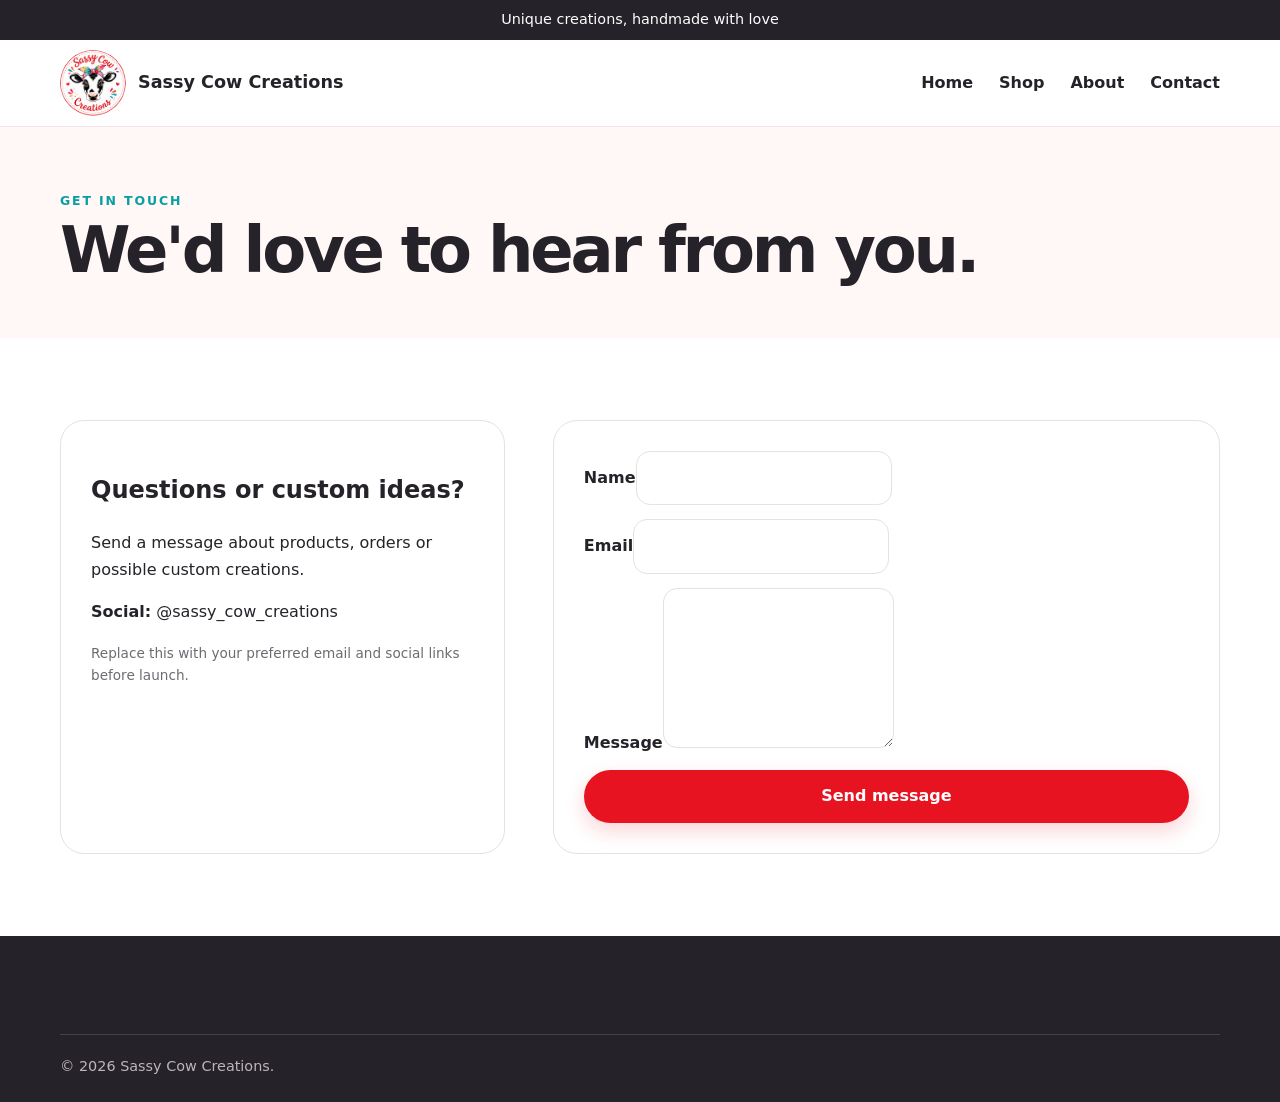
==== contact.html @ 6bcd6a7e "Add files via upload" ====
<!doctype html><html lang="en"><head><meta charset="utf-8"><meta name="viewport" content="width=device-width,initial-scale=1"><title>Contact | Sassy Cow Creations</title><link rel="stylesheet" href="assets/css/styles.css"></head><body><div class="announcement">Unique creations, handmade with love</div><header class="site-header"><div class="container header-inner"><a class="brand" href="index.html"><img src="assets/images/brand/logo.png" alt="Sassy Cow Creations"><span>Sassy Cow Creations</span></a><button class="menu-button" aria-expanded="false">☰</button><nav class="site-nav"><a href="index.html">Home</a><a href="products.html">Shop</a><a href="index.html#about">About</a><a href="contact.html">Contact</a></nav></div></header><main><section class="page-hero"><div class="container"><p class="eyebrow">Get in touch</p><h1>We'd love to hear from you.</h1></div></section><section class="section"><div class="container contact-grid"><div class="contact-card"><h2>Questions or custom ideas?</h2><p>Send a message about products, orders or possible custom creations.</p><p><strong>Social:</strong> @sassy_cow_creations</p><p class="small-note">Replace this with your preferred email and social links before launch.</p></div><form class="contact-form" name="contact" method="POST" data-netlify="true" action="/success.html"><input type="hidden" name="form-name" value="contact"><label>Name<input required name="name" autocomplete="name"></label><label>Email<input required type="email" name="email" autocomplete="email"></label><label>Message<textarea required name="message"></textarea></label><button class="button" type="submit">Send message</button></form></div></section></main><footer class="footer"><div class="container"><div class="footer-bottom">© <span data-year></span> Sassy Cow Creations.</div></div></footer><script src="assets/js/products.js"></script><script src="assets/js/site.js"></script></body></html>
---- assets/css/styles.css ----
:root{--red:#e71321;--pink:#f70765;--teal:#089fa3;--orange:#ff7600;--ink:#262229;--muted:#706a72;--cream:#fff8f6;--white:#fff;--line:#eadfe1;--shadow:0 18px 50px rgba(58,27,39,.12);--radius:24px}*{box-sizing:border-box}html{scroll-behavior:smooth}body{margin:0;color:var(--ink);background:var(--white);font:16px/1.65 system-ui,-apple-system,BlinkMacSystemFont,"Segoe UI",sans-serif}img{max-width:100%;display:block}a{color:inherit;text-decoration:none}button,input,select,textarea{font:inherit}.container{width:min(1160px,calc(100% - 36px));margin:auto}.announcement{background:var(--ink);color:#fff;text-align:center;padding:8px 16px;font-size:.9rem}.site-header{position:sticky;top:0;z-index:30;background:rgba(255,255,255,.95);backdrop-filter:blur(12px);border-bottom:1px solid rgba(234,223,225,.75)}.header-inner{height:86px;display:flex;align-items:center;gap:30px}.brand{display:flex;align-items:center;gap:12px;font-weight:800}.brand img{width:66px;height:66px;object-fit:contain;border-radius:50%}.brand span{font-size:1.1rem}.site-nav{display:flex;gap:26px;margin-left:auto;align-items:center}.site-nav a{font-weight:650}.site-nav a:hover{color:var(--pink)}.cart-button{border:0;background:var(--red);color:#fff;border-radius:999px;padding:11px 18px;font-weight:800;cursor:pointer}.menu-button{display:none;margin-left:auto;border:0;background:#fff;font-size:1.5rem}.hero{background:radial-gradient(circle at 15% 10%,rgba(247,7,101,.13),transparent 28%),radial-gradient(circle at 90% 30%,rgba(8,159,163,.15),transparent 30%),var(--cream);padding:70px 0}.hero-grid{display:grid;grid-template-columns:1fr 1fr;align-items:center;gap:56px}.eyebrow{font-size:.78rem;letter-spacing:.15em;text-transform:uppercase;font-weight:900;color:var(--teal);margin:0 0 8px}.hero h1,.page-hero h1,.product-info h1{font-size:clamp(2.6rem,6vw,5.4rem);line-height:.98;margin:.1em 0 .25em;letter-spacing:-.05em}.hero h1 span{color:var(--red)}.lead{font-size:1.16rem;color:var(--muted)}.hero-actions{display:flex;gap:12px;flex-wrap:wrap;margin-top:28px}.button{display:inline-flex;align-items:center;justify-content:center;border:0;border-radius:999px;padding:13px 22px;background:var(--red);color:#fff;font-weight:850;cursor:pointer;box-shadow:0 8px 20px rgba(231,19,33,.18)}.button:hover{transform:translateY(-1px)}.button-secondary{background:#fff;color:var(--ink);border:1px solid var(--line);box-shadow:none}.button-small{padding:10px 14px;font-size:.9rem}.button-large{padding:16px 30px;font-size:1.05rem}.hero-art{position:relative}.hero-art img{border-radius:34px;box-shadow:var(--shadow)}.hero-bubble{position:absolute;right:-14px;bottom:-18px;background:#fff;padding:16px 20px;border-radius:18px;box-shadow:var(--shadow);font-weight:900;color:var(--pink)}.section{padding:82px 0}.section-soft{background:var(--cream)}.section-head{display:flex;justify-content:space-between;gap:24px;align-items:end;margin-bottom:28px}.section-head h2{font-size:clamp(2rem,4vw,3.2rem);margin:0;letter-spacing:-.04em}.section-head p{max-width:600px;color:var(--muted)}.product-grid{display:grid;grid-template-columns:repeat(4,1fr);gap:22px}.product-card{background:#fff;border:1px solid var(--line);border-radius:var(--radius);overflow:hidden;box-shadow:0 8px 25px rgba(47,31,39,.06);transition:.2s}.product-card:hover{transform:translateY(-5px);box-shadow:var(--shadow)}.product-image-wrap{display:block;position:relative;background:#f7f3f4;aspect-ratio:4/5;overflow:hidden}.product-image{width:100%;height:100%;object-fit:cover}.badge{position:absolute;top:14px;left:14px;z-index:2;background:var(--pink);color:#fff;border-radius:999px;padding:6px 10px;font-size:.75rem;font-weight:900}.product-card-body{padding:20px}.product-card h3{margin:.15em 0 .4em;font-size:1.18rem}.product-card p{color:var(--muted);margin:.3em 0}.product-card-footer{display:flex;align-items:center;justify-content:space-between;gap:12px;margin-top:18px}.product-card-footer strong{font-size:1.18rem}.category-grid{display:grid;grid-template-columns:repeat(3,1fr);gap:20px}.category-card{border-radius:var(--radius);padding:30px;min-height:220px;display:flex;flex-direction:column;justify-content:end;color:#fff;box-shadow:var(--shadow)}.category-card h3{font-size:1.8rem;margin:0}.category-card:nth-child(1){background:linear-gradient(135deg,var(--red),var(--pink))}.category-card:nth-child(2){background:linear-gradient(135deg,var(--teal),#32c5c8)}.category-card:nth-child(3){background:linear-gradient(135deg,var(--orange),#ffb000)}.values{display:grid;grid-template-columns:repeat(4,1fr);gap:18px}.value{padding:26px;border:1px solid var(--line);border-radius:22px;background:#fff}.value strong{font-size:1.05rem;display:block;margin-bottom:6px}.page-hero{padding:64px 0 40px;background:var(--cream)}.page-hero h1{font-size:clamp(2.5rem,5vw,4.5rem)}.shop-toolbar{display:flex;gap:12px;justify-content:space-between;align-items:center;margin:24px 0}.filters{display:flex;gap:12px;flex-wrap:wrap}.filters input,.filters select,.contact-form input,.contact-form textarea{border:1px solid var(--line);border-radius:14px;padding:13px 15px;background:#fff}.filters input{min-width:280px}.product-detail{display:grid;grid-template-columns:1.1fr .9fr;gap:54px;padding:64px 0}.main-product-image{width:100%;aspect-ratio:4/5;object-fit:cover;border-radius:28px;background:#f7f3f4}.thumb-row{display:flex;gap:10px;overflow:auto;margin-top:12px}.thumb{padding:0;border:2px solid transparent;border-radius:14px;background:none;overflow:hidden;cursor:pointer;flex:0 0 84px}.thumb.active{border-color:var(--pink)}.thumb img{width:84px;height:84px;object-fit:cover}.product-info{padding-top:20px}.product-info h1{font-size:clamp(2.4rem,5vw,4.3rem)}.product-price{font-size:1.7rem;font-weight:900;color:var(--red)}.tick-list{list-style:none;padding:0;margin:24px 0}.tick-list li{margin:9px 0}.tick-list li:before{content:'✓';color:var(--teal);font-weight:900;margin-right:9px}.small-note{font-size:.85rem;color:var(--muted)}.contact-grid{display:grid;grid-template-columns:.8fr 1.2fr;gap:48px}.contact-card,.contact-form{padding:30px;border:1px solid var(--line);border-radius:var(--radius);background:#fff}.contact-form{display:grid;gap:14px}.contact-form label{font-weight:750}.contact-form textarea{min-height:160px;resize:vertical}.footer{background:var(--ink);color:#fff;padding:58px 0 24px}.footer-grid{display:grid;grid-template-columns:1.2fr .8fr .8fr;gap:36px}.footer p,.footer a{color:#d9d2d7}.footer-logo{width:92px;border-radius:50%;margin-bottom:14px}.footer-bottom{border-top:1px solid rgba(255,255,255,.14);margin-top:40px;padding-top:20px;color:#bdb5ba;font-size:.9rem}@media(max-width:900px){.product-grid{grid-template-columns:repeat(2,1fr)}.hero-grid,.product-detail,.contact-grid{grid-template-columns:1fr}.category-grid{grid-template-columns:1fr}.values{grid-template-columns:repeat(2,1fr)}.site-nav{display:none;position:absolute;top:86px;left:0;right:0;background:#fff;padding:20px;flex-direction:column;border-bottom:1px solid var(--line)}.site-nav.open{display:flex}.menu-button{display:block}.cart-button{margin-left:0}.hero-art{order:-1}.footer-grid{grid-template-columns:1fr 1fr}}@media(max-width:560px){.brand span{display:none}.product-grid,.values,.footer-grid{grid-template-columns:1fr}.filters{width:100%}.filters input,.filters select{width:100%;min-width:0}.shop-toolbar{align-items:flex-start;flex-direction:column}.hero{padding-top:38px}.section{padding:58px 0}}
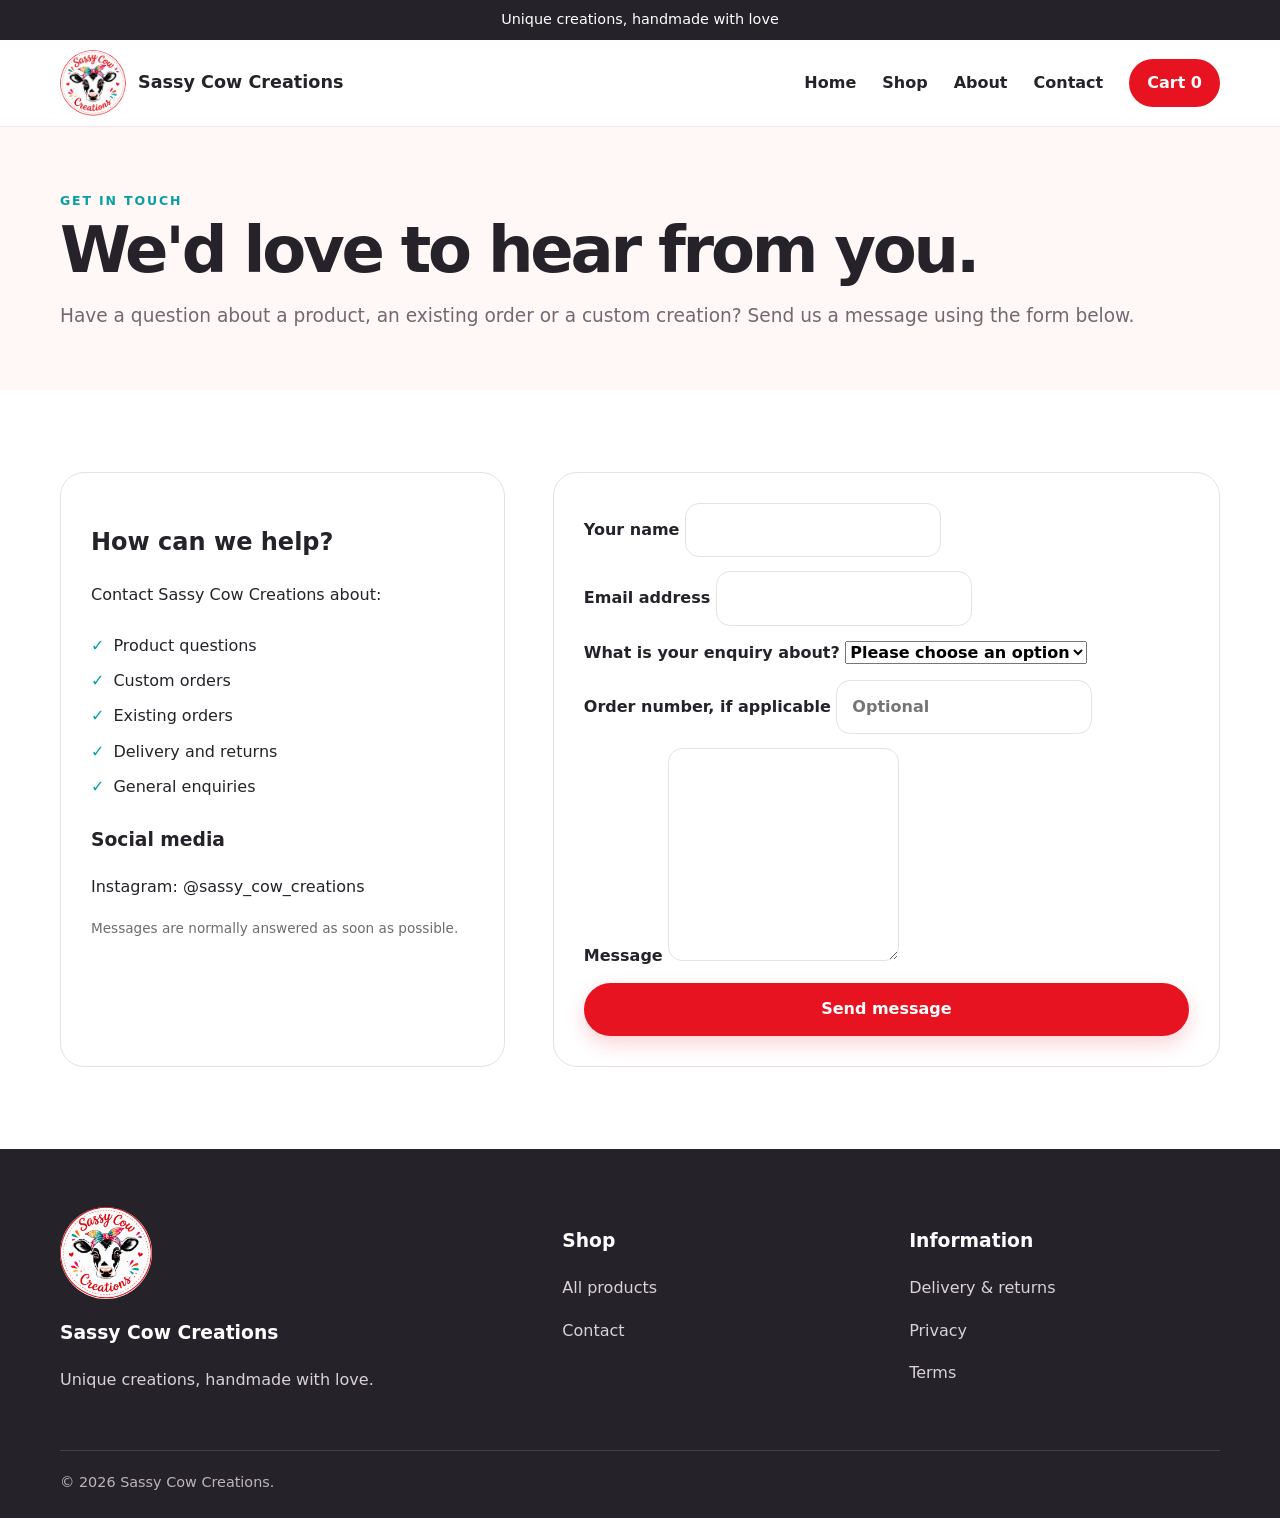
==== commit 4ebc22ea: "Enhance contact.html with SEO and form updates Added meta description for SEO and improved contact f" ====
--- a/contact.html
+++ b/contact.html
@@ -1 +1,263 @@
-<!doctype html><html lang="en"><head><meta charset="utf-8"><meta name="viewport" content="width=device-width,initial-scale=1"><title>Contact | Sassy Cow Creations</title><link rel="stylesheet" href="assets/css/styles.css"></head><body><div class="announcement">Unique creations, handmade with love</div><header class="site-header"><div class="container header-inner"><a class="brand" href="index.html"><img src="assets/images/brand/logo.png" alt="Sassy Cow Creations"><span>Sassy Cow Creations</span></a><button class="menu-button" aria-expanded="false">☰</button><nav class="site-nav"><a href="index.html">Home</a><a href="products.html">Shop</a><a href="index.html#about">About</a><a href="contact.html">Contact</a></nav></div></header><main><section class="page-hero"><div class="container"><p class="eyebrow">Get in touch</p><h1>We'd love to hear from you.</h1></div></section><section class="section"><div class="container contact-grid"><div class="contact-card"><h2>Questions or custom ideas?</h2><p>Send a message about products, orders or possible custom creations.</p><p><strong>Social:</strong> @sassy_cow_creations</p><p class="small-note">Replace this with your preferred email and social links before launch.</p></div><form class="contact-form" name="contact" method="POST" data-netlify="true" action="/success.html"><input type="hidden" name="form-name" value="contact"><label>Name<input required name="name" autocomplete="name"></label><label>Email<input required type="email" name="email" autocomplete="email"></label><label>Message<textarea required name="message"></textarea></label><button class="button" type="submit">Send message</button></form></div></section></main><footer class="footer"><div class="container"><div class="footer-bottom">© <span data-year></span> Sassy Cow Creations.</div></div></footer><script src="assets/js/products.js"></script><script src="assets/js/site.js"></script></body></html>
+<!doctype html>
+<html lang="en">
+<head>
+  <meta charset="utf-8">
+  <meta name="viewport" content="width=device-width, initial-scale=1">
+
+  <title>Contact | Sassy Cow Creations</title>
+
+  <meta
+    name="description"
+    content="Contact Sassy Cow Creations about products, orders, delivery or custom creations."
+  >
+
+  <link rel="stylesheet" href="assets/css/styles.css">
+</head>
+
+<body>
+
+  <div class="announcement">
+    Unique creations, handmade with love
+  </div>
+
+  <header class="site-header">
+    <div class="container header-inner">
+
+      <a class="brand" href="index.html">
+        <img
+          src="assets/images/brand/logo.png"
+          alt="Sassy Cow Creations"
+        >
+        <span>Sassy Cow Creations</span>
+      </a>
+
+      <button
+        class="menu-button"
+        aria-expanded="false"
+        aria-label="Open menu"
+      >
+        ☰
+      </button>
+
+      <nav class="site-nav">
+        <a href="index.html">Home</a>
+        <a href="products.html">Shop</a>
+        <a href="index.html#about">About</a>
+        <a href="contact.html">Contact</a>
+
+        <button class="cart-button snipcart-checkout">
+          Cart
+          <span class="snipcart-items-count">0</span>
+        </button>
+      </nav>
+
+    </div>
+  </header>
+
+  <main>
+
+    <section class="page-hero">
+      <div class="container">
+        <p class="eyebrow">Get in touch</p>
+        <h1>We'd love to hear from you.</h1>
+
+        <p class="lead">
+          Have a question about a product, an existing order or a custom
+          creation? Send us a message using the form below.
+        </p>
+      </div>
+    </section>
+
+    <section class="section">
+      <div class="container contact-grid">
+
+        <div class="contact-card">
+          <h2>How can we help?</h2>
+
+          <p>
+            Contact Sassy Cow Creations about:
+          </p>
+
+          <ul class="tick-list">
+            <li>Product questions</li>
+            <li>Custom orders</li>
+            <li>Existing orders</li>
+            <li>Delivery and returns</li>
+            <li>General enquiries</li>
+          </ul>
+
+          <h3>Social media</h3>
+
+          <p>
+            Instagram:
+            <a
+              href="https://www.instagram.com/sassy_cow_creations/"
+              target="_blank"
+              rel="noopener noreferrer"
+            >
+              @sassy_cow_creations
+            </a>
+          </p>
+
+          <p class="small-note">
+            Messages are normally answered as soon as possible.
+          </p>
+        </div>
+
+        <form
+          class="contact-form"
+          name="contact"
+          method="POST"
+          data-netlify="true"
+          action="/success.html"
+        >
+
+          <input
+            type="hidden"
+            name="form-name"
+            value="contact"
+          >
+
+          <label>
+            Your name
+
+            <input
+              type="text"
+              name="name"
+              autocomplete="name"
+              required
+            >
+          </label>
+
+          <label>
+            Email address
+
+            <input
+              type="email"
+              name="email"
+              autocomplete="email"
+              required
+            >
+          </label>
+
+          <label>
+            What is your enquiry about?
+
+            <select name="subject" required>
+              <option value="">Please choose an option</option>
+              <option value="product-question">
+                Product question
+              </option>
+              <option value="custom-order">
+                Custom order
+              </option>
+              <option value="existing-order">
+                Existing order
+              </option>
+              <option value="delivery">
+                Delivery or returns
+              </option>
+              <option value="other">
+                Other
+              </option>
+            </select>
+          </label>
+
+          <label>
+            Order number, if applicable
+
+            <input
+              type="text"
+              name="order-number"
+              placeholder="Optional"
+            >
+          </label>
+
+          <label>
+            Message
+
+            <textarea
+              name="message"
+              rows="7"
+              required
+            ></textarea>
+          </label>
+
+          <button class="button" type="submit">
+            Send message
+          </button>
+
+        </form>
+
+      </div>
+    </section>
+
+  </main>
+
+  <footer class="footer">
+    <div class="container">
+
+      <div class="footer-grid">
+
+        <div>
+          <img
+            class="footer-logo"
+            src="assets/images/brand/logo.png"
+            alt=""
+          >
+
+          <h3>Sassy Cow Creations</h3>
+
+          <p>
+            Unique creations, handmade with love.
+          </p>
+        </div>
+
+        <div>
+          <h3>Shop</h3>
+
+          <p>
+            <a href="products.html">All products</a>
+          </p>
+
+          <p>
+            <a href="contact.html">Contact</a>
+          </p>
+        </div>
+
+        <div>
+          <h3>Information</h3>
+
+          <p>
+            <a href="delivery.html">Delivery &amp; returns</a>
+          </p>
+
+          <p>
+            <a href="privacy.html">Privacy</a>
+          </p>
+
+          <p>
+            <a href="terms.html">Terms</a>
+          </p>
+        </div>
+
+      </div>
+
+      <div class="footer-bottom">
+        © <span data-year></span> Sassy Cow Creations.
+      </div>
+
+    </div>
+  </footer>
+
+  <div
+    hidden
+    id="snipcart"
+    data-api-key="YOUR_SNIPCART_PUBLIC_API_KEY"
+  ></div>
+
+  <script src="assets/js/products.js"></script>
+  <script src="assets/js/site.js"></script>
+
+</body>
+</html>
